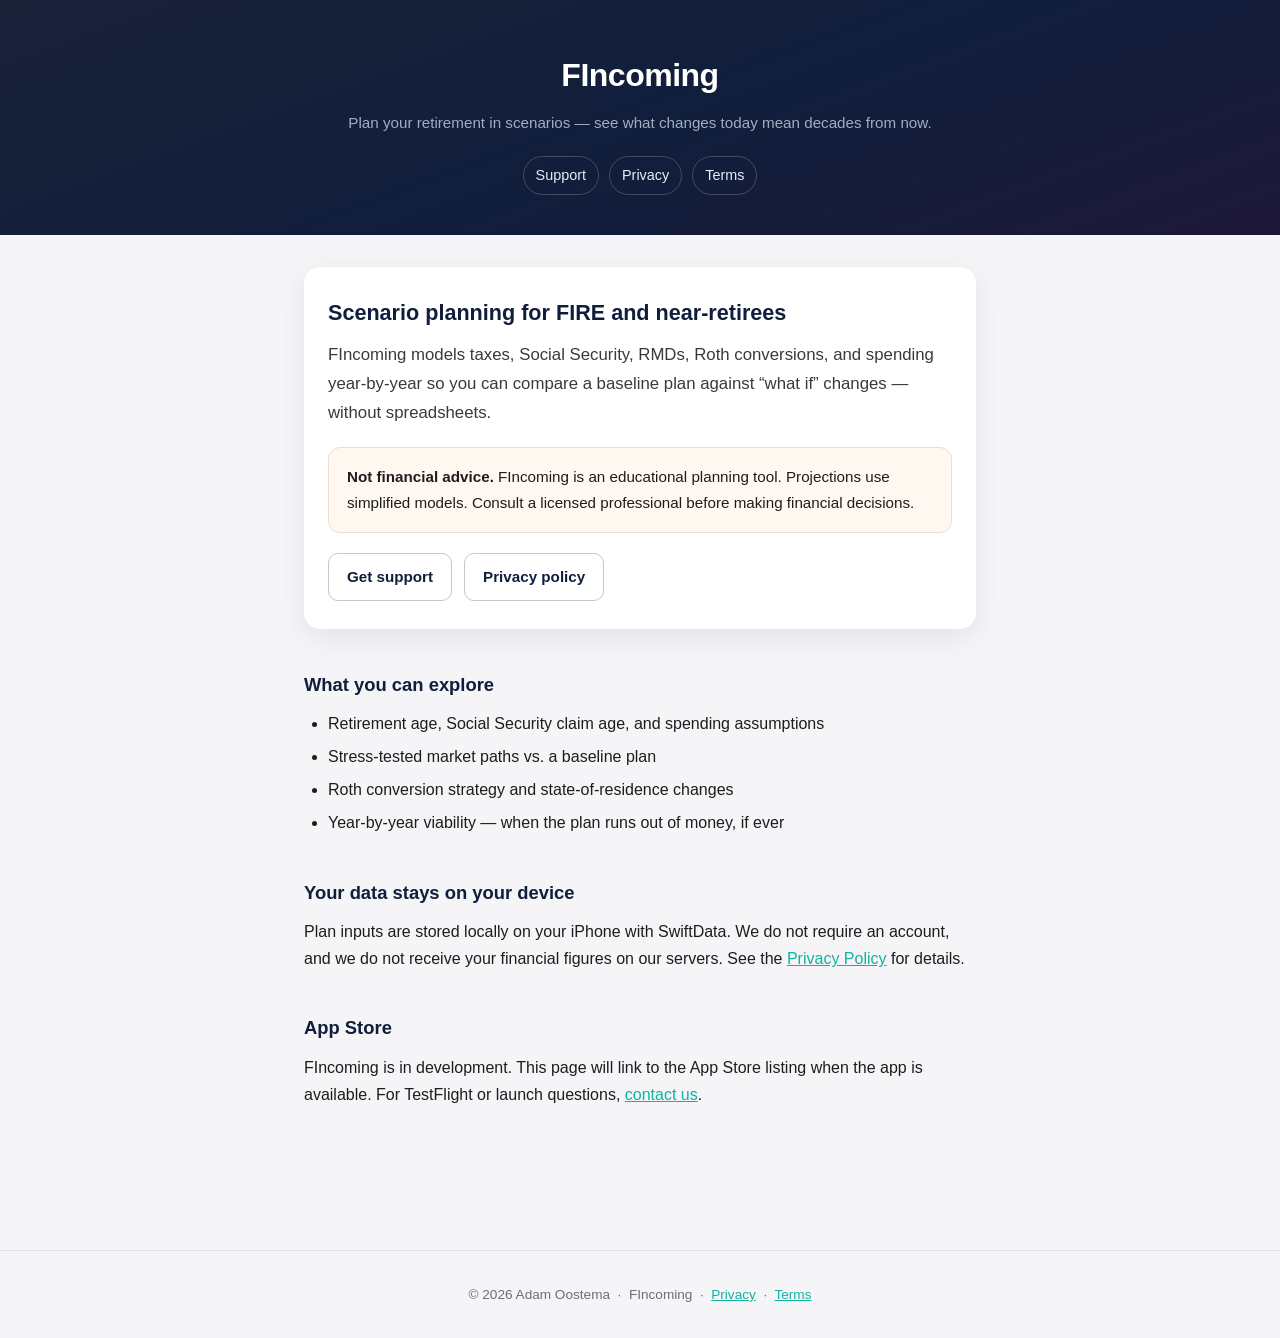
==== docs/index.html @ 5e119578 "Add fincoming.app website and legal pages Co-authored-by: Cursor <cursoragent@cursor.com>" ====
<!DOCTYPE html>
<html lang="en">
<head>
  <meta charset="UTF-8" />
  <meta name="viewport" content="width=device-width, initial-scale=1.0" />
  <meta name="description" content="FIncoming — retirement and financial-independence scenario planning for iPhone." />
  <title>FIncoming — Retirement scenario planner</title>
  <link rel="stylesheet" href="styles.css" />
</head>
<body>

<header class="site-header">
  <h1>FIncoming</h1>
  <p>Plan your retirement in scenarios — see what changes today mean decades from now.</p>
  <nav class="site-nav" aria-label="Site">
    <a href="support/">Support</a>
    <a href="privacy/">Privacy</a>
    <a href="terms/">Terms</a>
  </nav>
</header>

<main class="narrow-top">

  <div class="hero-card">
    <h2>Scenario planning for FIRE and near-retirees</h2>
    <p class="tagline">
      FIncoming models taxes, Social Security, RMDs, Roth conversions, and spending year-by-year
      so you can compare a baseline plan against “what if” changes — without spreadsheets.
    </p>
    <div class="disclaimer-box">
      <strong>Not financial advice.</strong> FIncoming is an educational planning tool.
      Projections use simplified models. Consult a licensed professional before making financial decisions.
    </div>
    <div class="cta-row">
      <a class="button secondary" href="support/">Get support</a>
      <a class="button secondary" href="privacy/">Privacy policy</a>
    </div>
  </div>

  <h2>What you can explore</h2>
  <ul>
    <li>Retirement age, Social Security claim age, and spending assumptions</li>
    <li>Stress-tested market paths vs. a baseline plan</li>
    <li>Roth conversion strategy and state-of-residence changes</li>
    <li>Year-by-year viability — when the plan runs out of money, if ever</li>
  </ul>

  <h2>Your data stays on your device</h2>
  <p>
    Plan inputs are stored locally on your iPhone with SwiftData. We do not require an account,
    and we do not receive your financial figures on our servers.
    See the <a href="privacy/">Privacy Policy</a> for details.
  </p>

  <h2>App Store</h2>
  <p>
    FIncoming is in development. This page will link to the App Store listing when the app is available.
    For TestFlight or launch questions, <a href="mailto:fincoming.admin@gmail.com">contact us</a>.
  </p>

</main>

<footer>
  &copy; 2026 Adam Oostema &nbsp;·&nbsp; FIncoming
  &nbsp;·&nbsp; <a href="privacy/">Privacy</a>
  &nbsp;·&nbsp; <a href="terms/">Terms</a>
</footer>

</body>
</html>
---- docs/styles.css ----
/* FIncoming marketing / legal site — shared styles */

* { box-sizing: border-box; margin: 0; padding: 0; }

body {
  font-family: -apple-system, BlinkMacSystemFont, "Segoe UI", Roboto, sans-serif;
  background: #f5f5f7;
  color: #1d1d1f;
  line-height: 1.7;
}

a { color: #12b2a0; }

.site-header {
  background: linear-gradient(160deg, #1a2238 0%, #101e3c 55%, #1e1838 100%);
  color: #fff;
  padding: 48px 24px 40px;
  text-align: center;
}

.site-header h1 {
  font-size: 2rem;
  font-weight: 700;
  letter-spacing: -0.5px;
}

.site-header p {
  margin-top: 8px;
  color: #a0aec0;
  font-size: 0.95rem;
}

.site-nav {
  margin-top: 20px;
  display: flex;
  flex-wrap: wrap;
  gap: 10px;
  justify-content: center;
}

.site-nav a {
  color: #e8edf5;
  text-decoration: none;
  font-size: 0.9rem;
  padding: 6px 12px;
  border: 1px solid rgba(255, 255, 255, 0.2);
  border-radius: 999px;
}

.site-nav a:hover {
  background: rgba(255, 255, 255, 0.08);
}

main {
  max-width: 720px;
  margin: 48px auto;
  padding: 0 24px 80px;
}

main.narrow-top {
  margin-top: 32px;
}

h2 {
  font-size: 1.15rem;
  font-weight: 600;
  margin-top: 40px;
  margin-bottom: 10px;
  color: #101e3c;
}

h2:first-child {
  margin-top: 0;
}

p { margin-bottom: 14px; }

ul, ol {
  margin: 0 0 14px 24px;
}

li { margin-bottom: 6px; }

.hero-card {
  background: #fff;
  border-radius: 16px;
  padding: 28px 24px;
  box-shadow: 0 8px 28px rgba(16, 30, 60, 0.08);
  margin-bottom: 24px;
}

.hero-card h2 {
  margin-top: 0;
  font-size: 1.35rem;
}

.tagline {
  font-size: 1.05rem;
  color: #3a3a3c;
}

.cta-row {
  margin-top: 20px;
  display: flex;
  flex-wrap: wrap;
  gap: 12px;
}

.button {
  display: inline-block;
  text-decoration: none;
  font-weight: 600;
  font-size: 0.95rem;
  padding: 10px 18px;
  border-radius: 10px;
  background: #12b2a0;
  color: #fff !important;
}

.button.secondary {
  background: transparent;
  color: #101e3c !important;
  border: 1px solid #c7c7cc;
}

.disclaimer-box {
  background: #fff8f0;
  border: 1px solid #f0dcc8;
  border-radius: 12px;
  padding: 16px 18px;
  font-size: 0.95rem;
  margin: 20px 0;
}

footer {
  text-align: center;
  padding: 32px;
  font-size: 0.85rem;
  color: #6e6e73;
  border-top: 1px solid #e0e0e5;
}
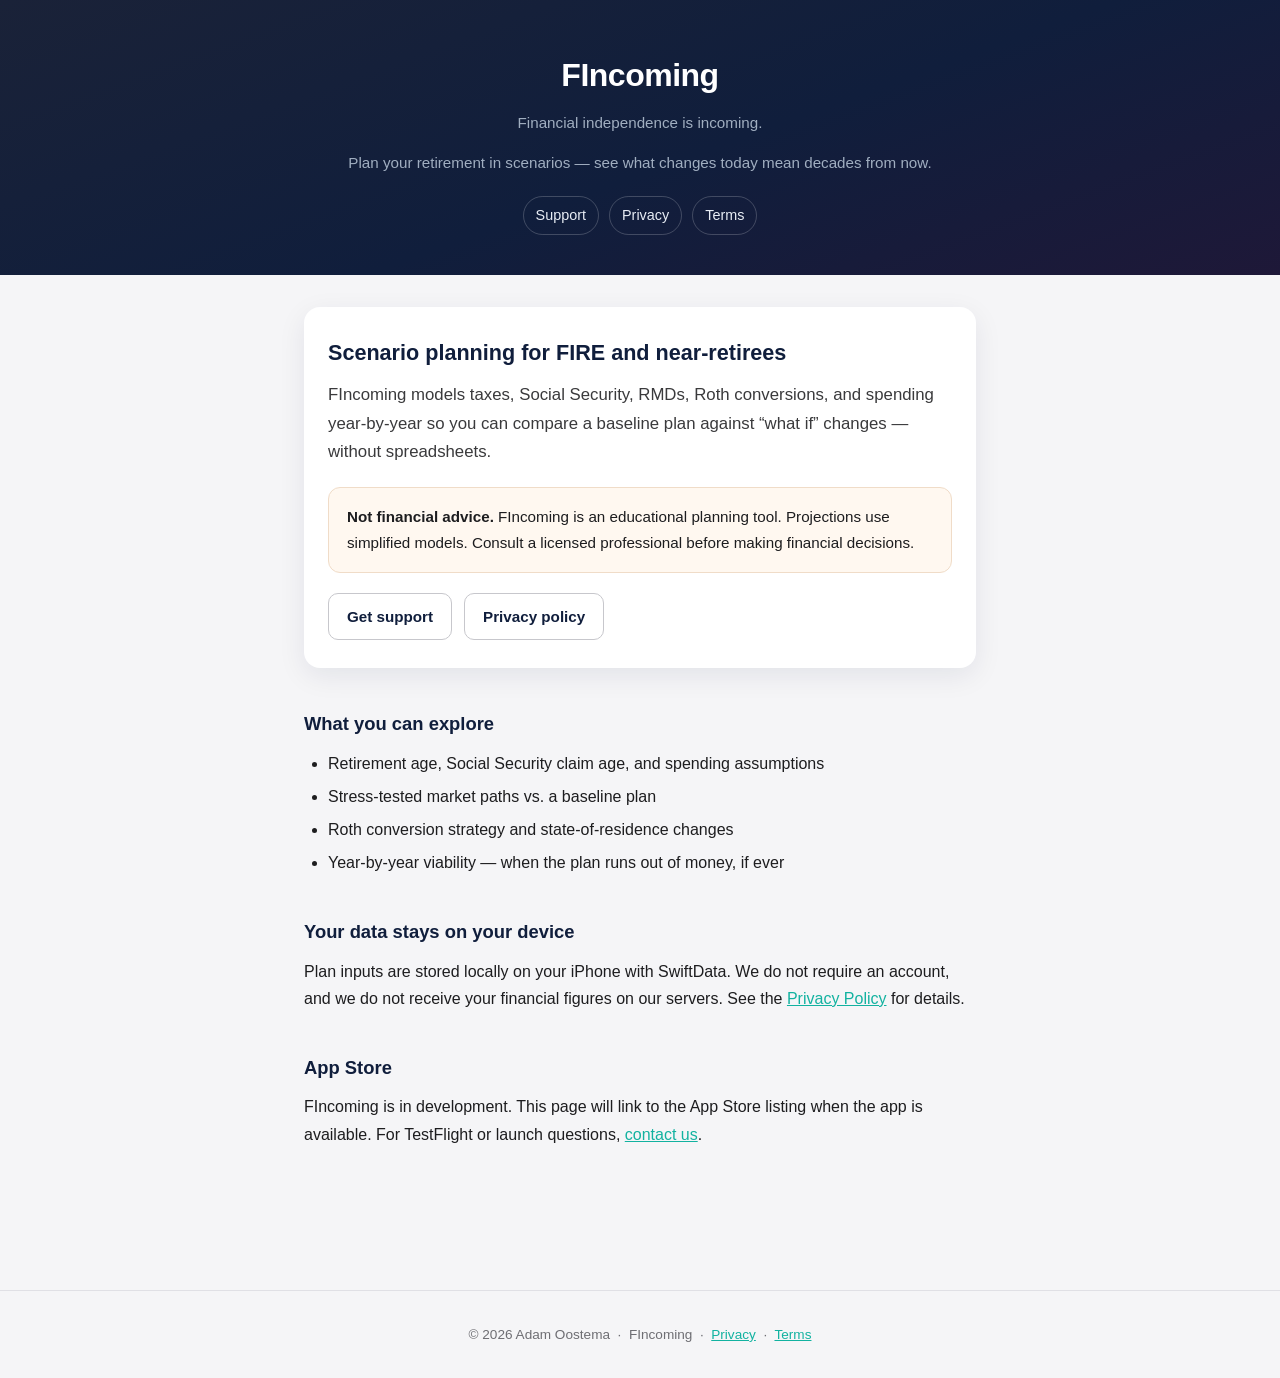
==== commit d34d902b: "Replace personal email with fincoming.admin@gmail.com" ====
--- a/docs/index.html
+++ b/docs/index.html
@@ -11,6 +11,7 @@
 
 <header class="site-header">
   <h1>FIncoming</h1>
+  <p class="brand-tagline">Financial independence is incoming.</p>
   <p>Plan your retirement in scenarios — see what changes today mean decades from now.</p>
   <nav class="site-nav" aria-label="Site">
     <a href="support/">Support</a>
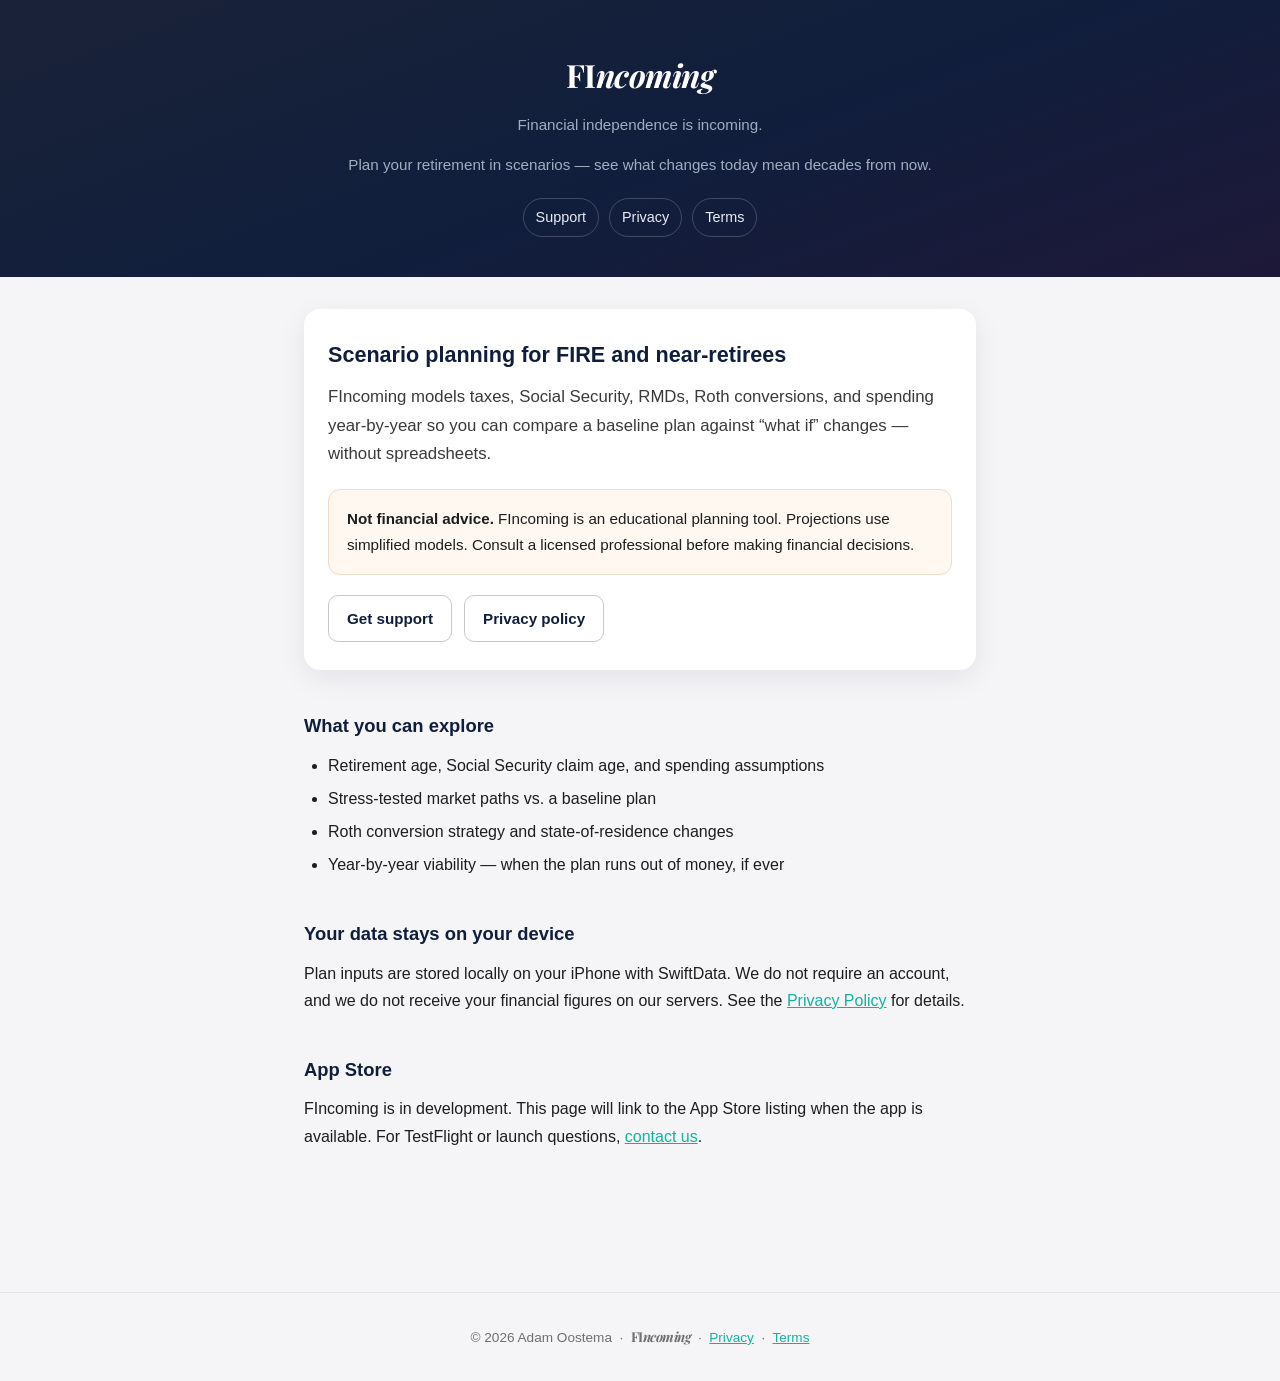
==== commit b0899fed: "Brand wordmark: Playfair Display + italic ncoming tail" ====
--- a/docs/index.html
+++ b/docs/index.html
@@ -10,7 +10,7 @@
 <body>
 
 <header class="site-header">
-  <h1>FIncoming</h1>
+  <h1><span class="brand-wordmark">FI<span class="brand-italic">ncoming</span></span></h1>
   <p class="brand-tagline">Financial independence is incoming.</p>
   <p>Plan your retirement in scenarios — see what changes today mean decades from now.</p>
   <nav class="site-nav" aria-label="Site">
@@ -62,7 +62,7 @@
 </main>
 
 <footer>
-  &copy; 2026 Adam Oostema &nbsp;·&nbsp; FIncoming
+  &copy; 2026 Adam Oostema &nbsp;·&nbsp; <span class="brand-wordmark">FI<span class="brand-italic">ncoming</span></span>
   &nbsp;·&nbsp; <a href="privacy/">Privacy</a>
   &nbsp;·&nbsp; <a href="terms/">Terms</a>
 </footer>
--- a/docs/styles.css
+++ b/docs/styles.css
@@ -1,4 +1,21 @@
 /* FIncoming marketing / legal site — shared styles */
+
+@import url('https://fonts.googleapis.com/css2?family=Playfair+Display:ital,wght@0,400;0,700;1,400;1,700&display=swap');
+
+/* Brand wordmark typography.
+   Apply both classes only to wordmark renderings (H1 headers, footer brand):
+     <span class="brand-wordmark">FI<span class="brand-italic">ncoming</span></span>
+   - .brand-wordmark gives the whole word the serif typeface (distinctive
+     serifs on the capital I, high stroke contrast).
+   - .brand-italic italicizes the "ncoming" tail to visually resolve the
+     FI + Incoming portmanteau.
+   Do NOT apply to body copy mentions of the product name or to <title> tags. */
+.brand-wordmark {
+  font-family: 'Playfair Display', Georgia, 'Times New Roman', serif;
+  font-weight: 700;
+  letter-spacing: -0.5px;
+}
+.brand-italic { font-style: italic; }
 
 * { box-sizing: border-box; margin: 0; padding: 0; }
 
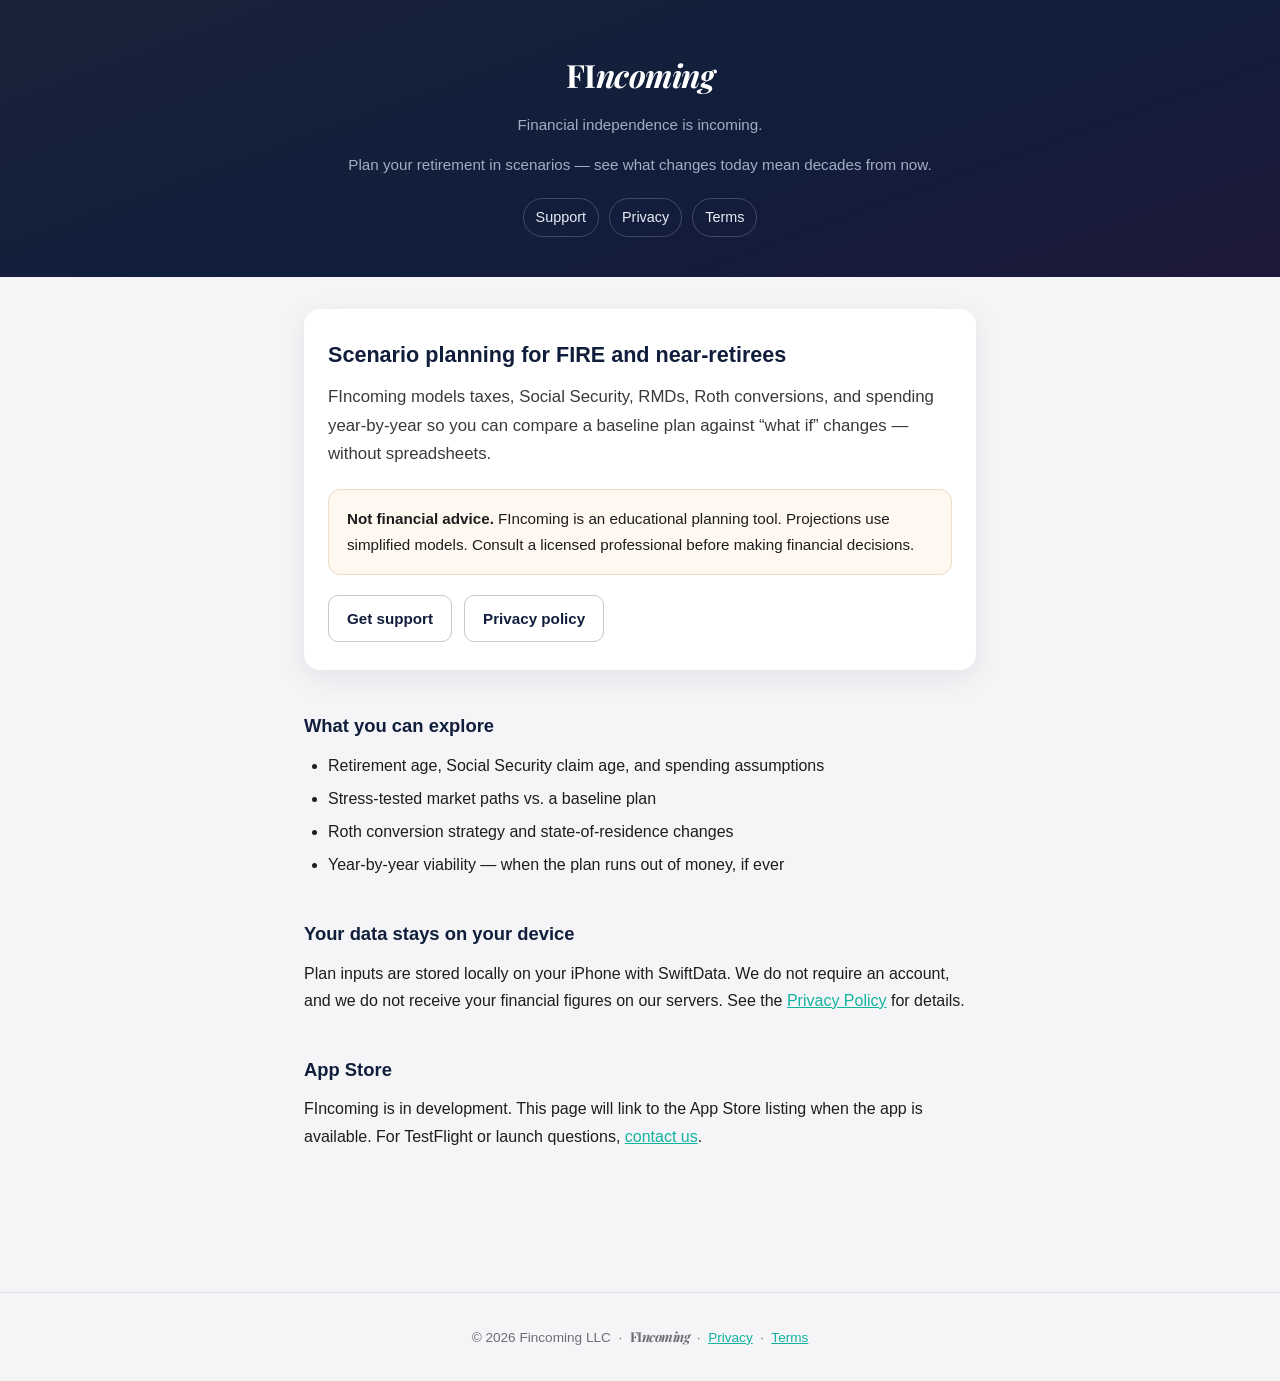
==== commit 7c8d64bf: "Replace personal name with Fincoming LLC sitewide" ====
--- a/docs/index.html
+++ b/docs/index.html
@@ -62,7 +62,7 @@
 </main>
 
 <footer>
-  &copy; 2026 Adam Oostema &nbsp;·&nbsp; <span class="brand-wordmark">FI<span class="brand-italic">ncoming</span></span>
+  &copy; 2026 Fincoming LLC &nbsp;·&nbsp; <span class="brand-wordmark">FI<span class="brand-italic">ncoming</span></span>
   &nbsp;·&nbsp; <a href="privacy/">Privacy</a>
   &nbsp;·&nbsp; <a href="terms/">Terms</a>
 </footer>
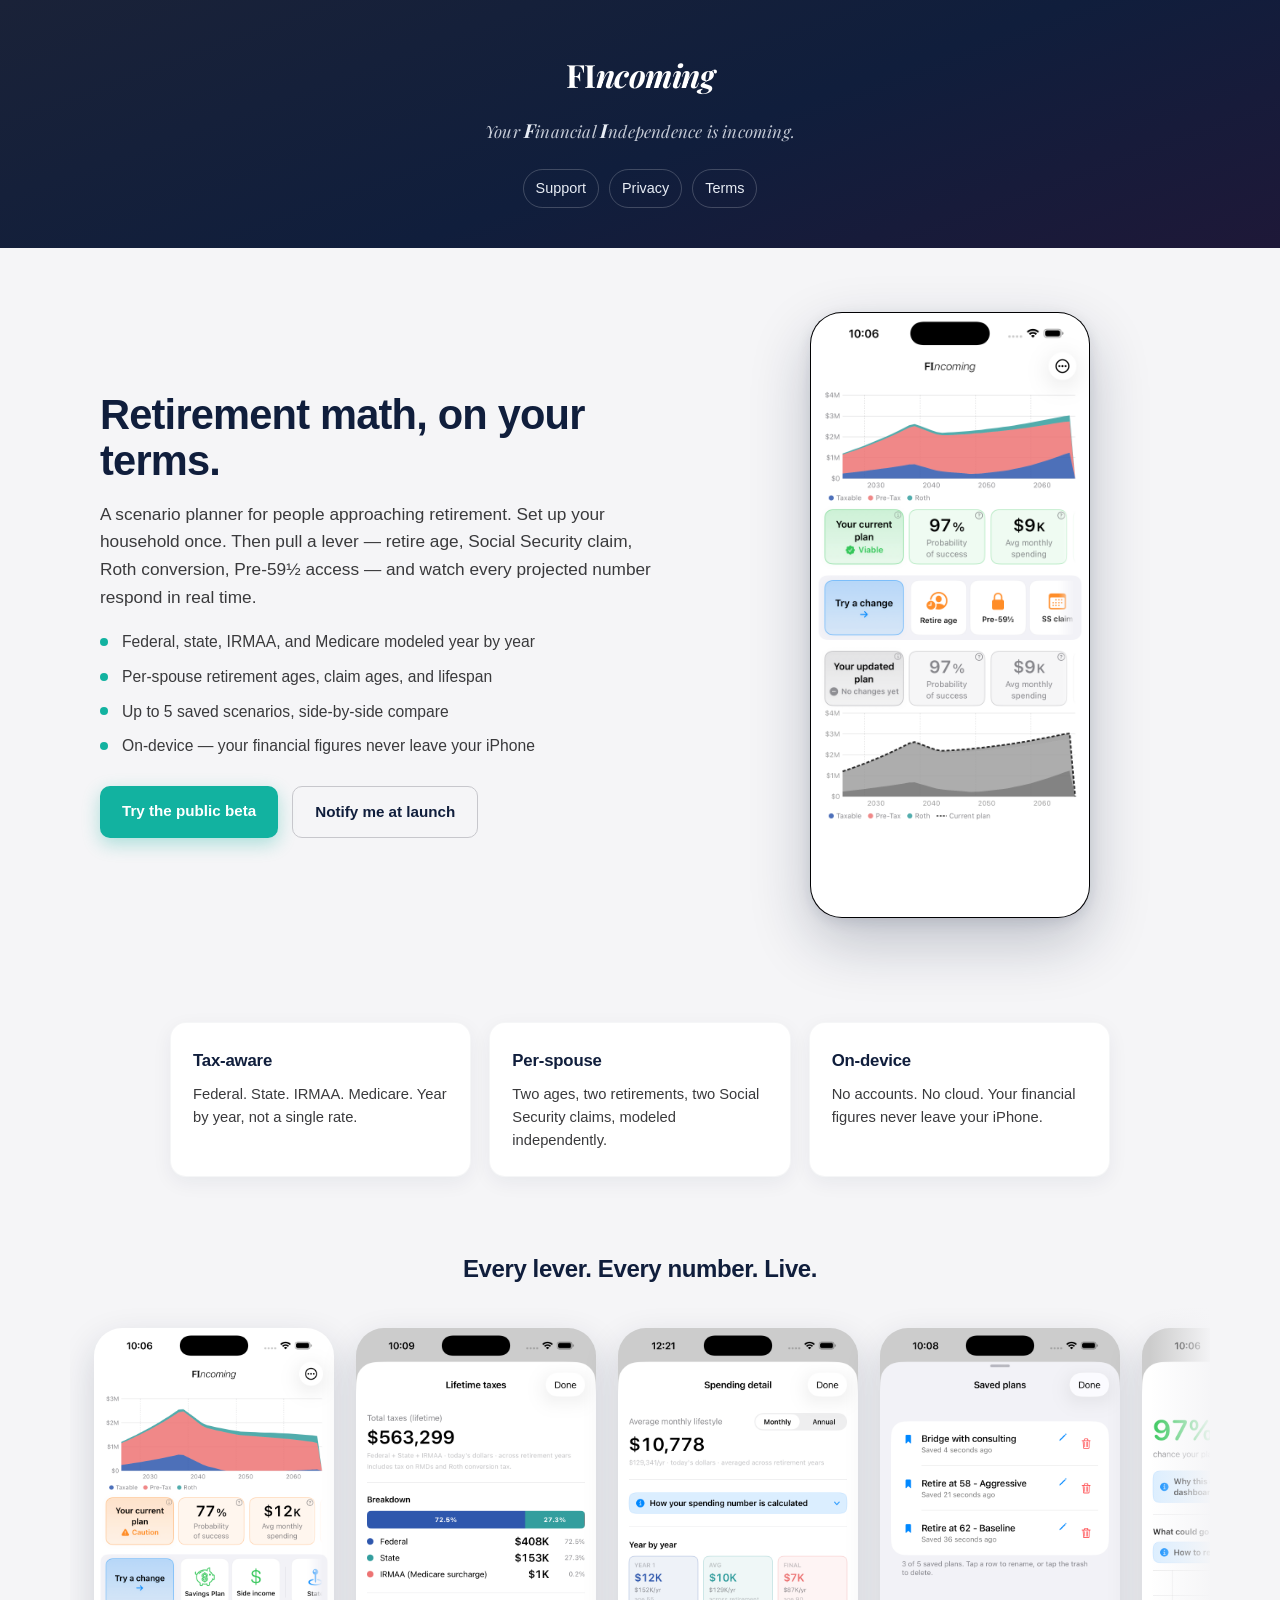
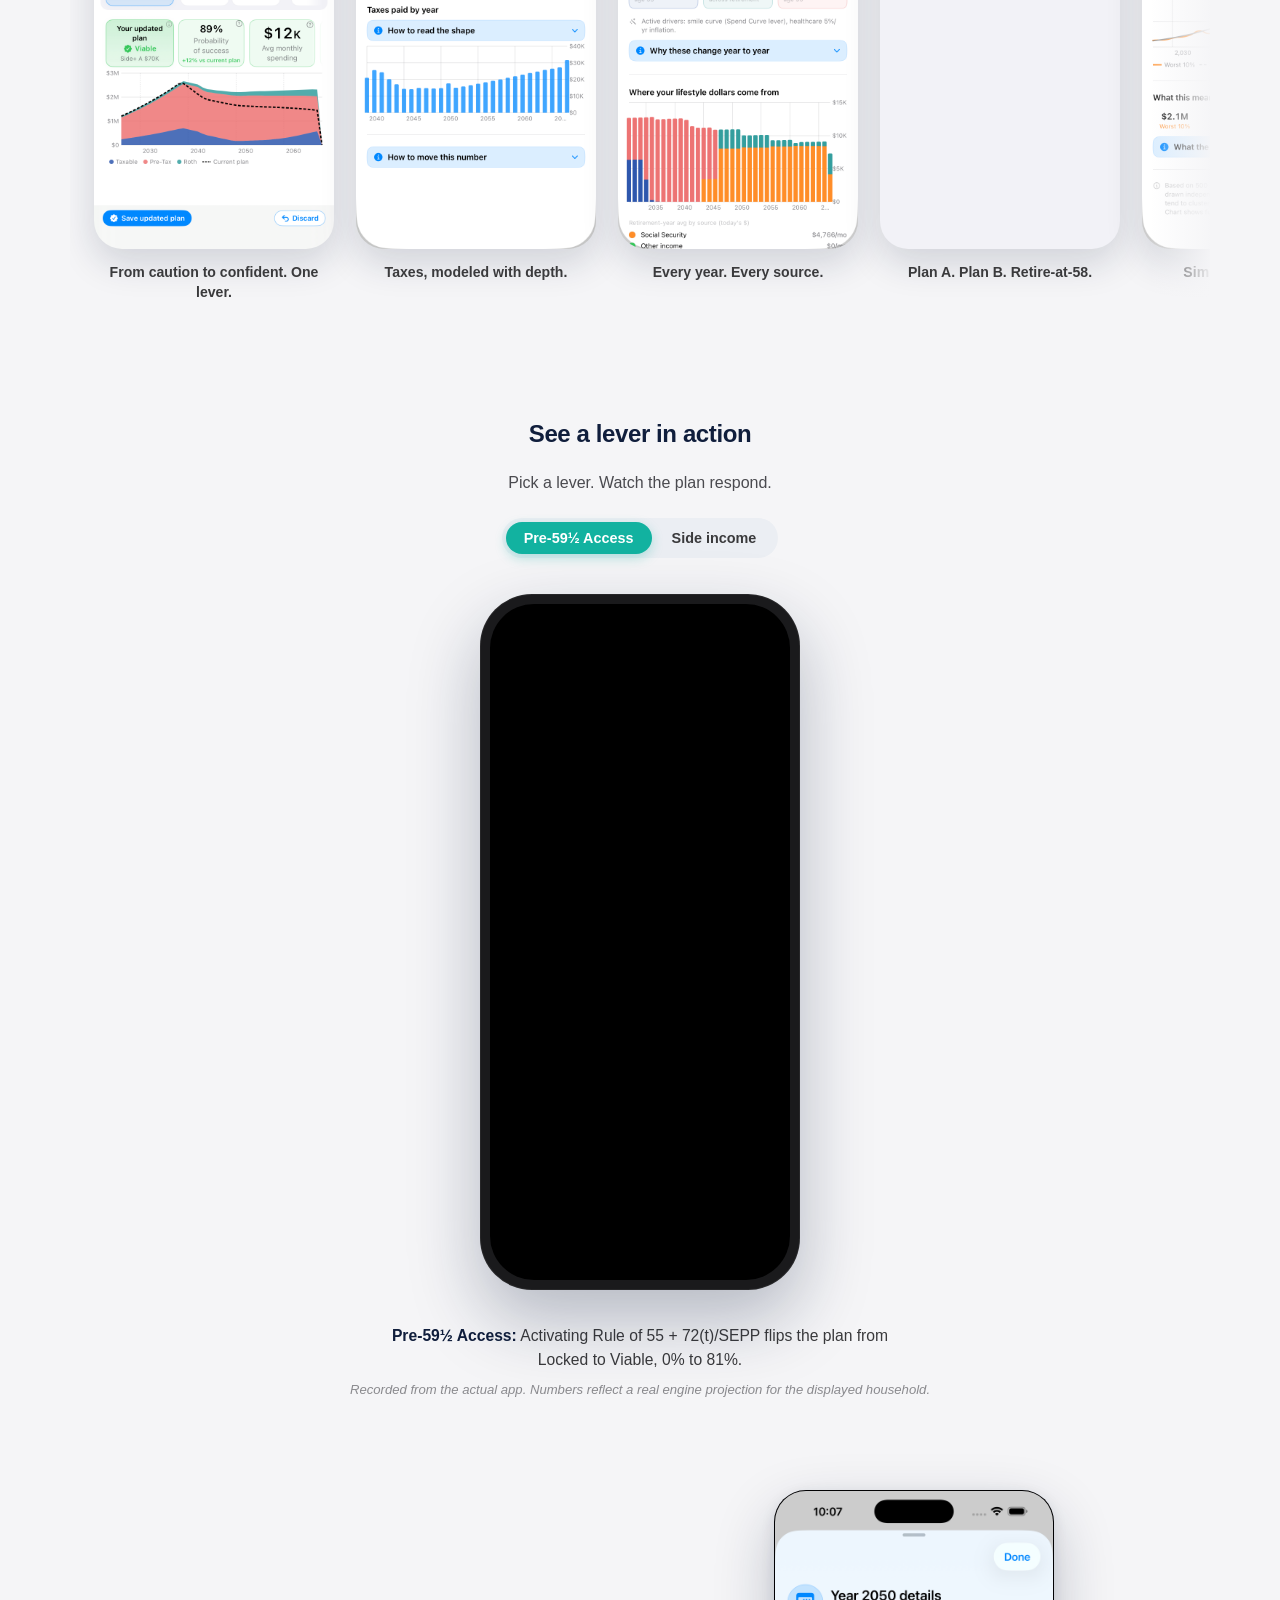
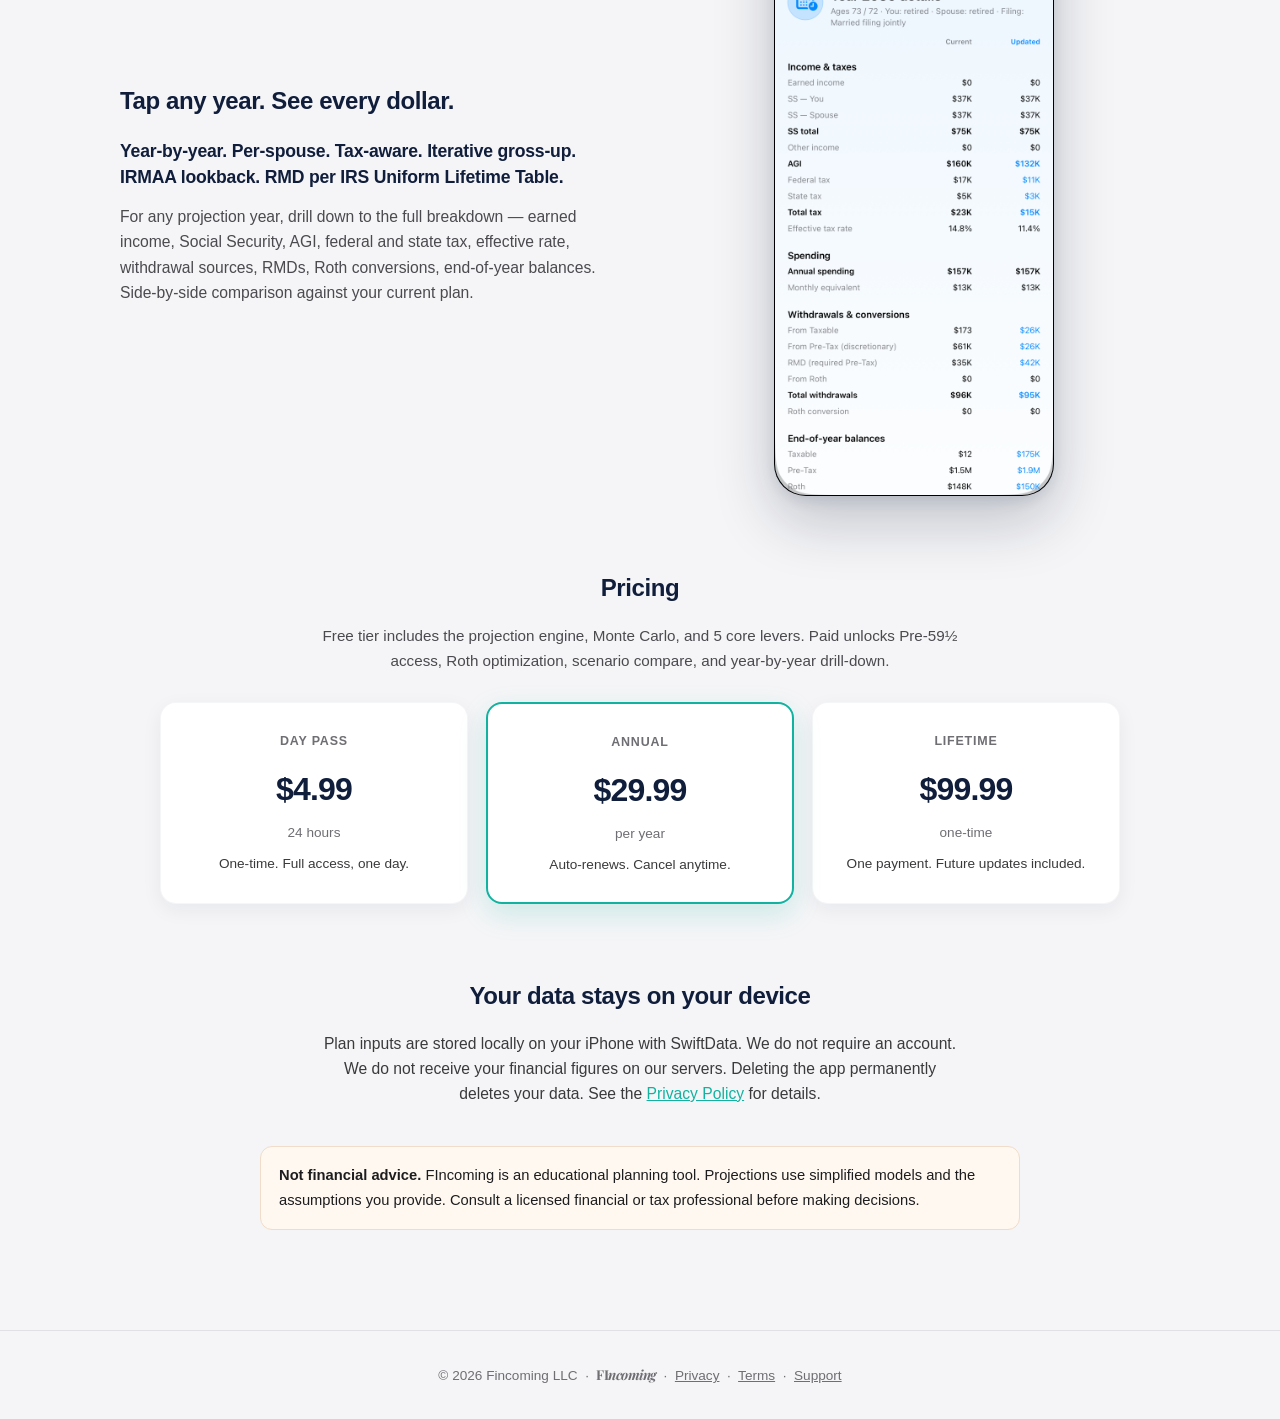
==== commit f9bfc468: "Rebuild landing page with video demo, hero phone, per-year detail - New split-layout hero with at-re" ====
--- a/docs/index.html
+++ b/docs/index.html
@@ -3,16 +3,15 @@
 <head>
   <meta charset="UTF-8" />
   <meta name="viewport" content="width=device-width, initial-scale=1.0" />
-  <meta name="description" content="FIncoming — retirement and financial-independence scenario planning for iPhone." />
-  <title>FIncoming — Retirement scenario planner</title>
+  <meta name="description" content="FIncoming — tax-aware retirement scenario planning for iPhone. Pull a lever. Watch your plan respond." />
+  <title>FIncoming — Tax-aware retirement scenario planning</title>
   <link rel="stylesheet" href="styles.css" />
 </head>
 <body>
 
 <header class="site-header">
   <h1><span class="brand-wordmark">FI<span class="brand-italic">ncoming</span></span></h1>
-  <p class="brand-tagline">Financial independence is incoming.</p>
-  <p>Plan your retirement in scenarios — see what changes today mean decades from now.</p>
+  <p class="brand-tagline">Your <span class="brand-fi-letter">F</span>inancial <span class="brand-fi-letter">I</span>ndependence is incoming.</p>
   <nav class="site-nav" aria-label="Site">
     <a href="support/">Support</a>
     <a href="privacy/">Privacy</a>
@@ -20,44 +19,187 @@
   </nav>
 </header>
 
-<main class="narrow-top">
-
-  <div class="hero-card">
-    <h2>Scenario planning for FIRE and near-retirees</h2>
-    <p class="tagline">
-      FIncoming models taxes, Social Security, RMDs, Roth conversions, and spending year-by-year
-      so you can compare a baseline plan against “what if” changes — without spreadsheets.
+<main class="landing-main">
+
+  <!-- ============================================================
+       HERO — split layout: copy + CTAs on left, phone screenshot on right.
+       ============================================================ -->
+  <section class="hero-section">
+    <div class="hero-grid">
+      <div class="hero-copy">
+        <h2 class="hero-headline">Retirement math, on your terms.</h2>
+        <p class="hero-sub">
+          A scenario planner for people approaching retirement. Set up your household once.
+          Then pull a lever — retire age, Social Security claim, Roth conversion, Pre-59½ access — and watch every projected number respond in real time.
+        </p>
+        <ul class="hero-bullets">
+          <li>Federal, state, IRMAA, and Medicare modeled year by year</li>
+          <li>Per-spouse retirement ages, claim ages, and lifespan</li>
+          <li>Up to 5 saved scenarios, side-by-side compare</li>
+          <li>On-device — your financial figures never leave your iPhone</li>
+        </ul>
+        <div class="hero-cta">
+          <a class="button primary" href="https://testflight.apple.com/join/KpQGfSPK">Try the public beta</a>
+          <a class="button secondary" href="mailto:fincoming.admin@gmail.com?subject=Notify%20me%20at%20launch">Notify me at launch</a>
+        </div>
+      </div>
+      <div class="hero-visual">
+        <div class="hero-phone">
+          <img src="assets/screenshots/iphone_hero.png" alt="FIncoming dashboard showing a Viable plan with net worth chart and lever strip" />
+        </div>
+      </div>
+    </div>
+  </section>
+
+  <!-- ============================================================
+       FEATURE GRID — three cards.
+       ============================================================ -->
+  <section class="feature-grid">
+    <div class="feature-card">
+      <h3>Tax-aware</h3>
+      <p>Federal. State. IRMAA. Medicare. Year by year, not a single rate.</p>
+    </div>
+    <div class="feature-card">
+      <h3>Per-spouse</h3>
+      <p>Two ages, two retirements, two Social Security claims, modeled independently.</p>
+    </div>
+    <div class="feature-card">
+      <h3>On-device</h3>
+      <p>No accounts. No cloud. Your financial figures never leave your iPhone.</p>
+    </div>
+  </section>
+
+  <!-- ============================================================
+       SCREENSHOT STRIP.
+       ============================================================ -->
+  <section class="screenshot-strip-section">
+    <h2 class="section-heading">Every lever. Every number. Live.</h2>
+    <div class="screenshot-strip" role="region" aria-label="App screenshots">
+      <figure class="screenshot">
+        <img src="assets/screenshots/iphone_1_rescue.png" alt="Dashboard showing plan flip from caution to viable" loading="lazy" />
+        <figcaption>From caution to confident. One lever.</figcaption>
+      </figure>
+      <figure class="screenshot">
+        <img src="assets/screenshots/iphone_2_taxes.png" alt="Lifetime tax breakdown by year and category" loading="lazy" />
+        <figcaption>Taxes, modeled with depth.</figcaption>
+      </figure>
+      <figure class="screenshot">
+        <img src="assets/screenshots/iphone_spending.png" alt="Spending detail showing year-by-year funding sources stacked by Social Security, taxable, pre-tax, and Roth" loading="lazy" />
+        <figcaption>Every year. Every source.</figcaption>
+      </figure>
+      <figure class="screenshot">
+        <img src="assets/screenshots/iphone_3_scenarios.png" alt="Saved scenarios compare view" loading="lazy" />
+        <figcaption>Plan A. Plan B. Retire-at-58.</figcaption>
+      </figure>
+      <figure class="screenshot">
+        <img src="assets/screenshots/iphone_4_confidence.png" alt="Monte Carlo stress test results" loading="lazy" />
+        <figcaption>Simulate your chances.</figcaption>
+      </figure>
+      <figure class="screenshot">
+        <img src="assets/screenshots/iphone_5_privacy.png" alt="Privacy and Face ID lock settings" loading="lazy" />
+        <figcaption>Your money. Your phone. Nobody else's.</figcaption>
+      </figure>
+    </div>
+  </section>
+
+  <!-- ============================================================
+       INTERACTIVE DEMO — phone frame with chip toggle between two videos.
+       ============================================================ -->
+  <section class="demo-section">
+    <h2 class="section-heading">See a lever in action</h2>
+    <p class="demo-intro">Pick a lever. Watch the plan respond.</p>
+
+    <div class="demo-chips" role="tablist" aria-label="Lever videos">
+      <button class="demo-chip is-active" data-video="rule_of_55" role="tab" aria-selected="true">Pre-59½ Access</button>
+      <button class="demo-chip" data-video="side_income" role="tab" aria-selected="false">Side income</button>
+    </div>
+
+    <div class="phone-mockup-wrap">
+      <div class="phone-frame" aria-label="App demo video">
+        <div class="phone-screen">
+          <video
+            id="demo-video"
+            class="phone-video"
+            src="assets/videos/rule_of_55.mp4"
+            autoplay
+            muted
+            loop
+            playsinline
+            preload="metadata"
+            aria-label="Activating Pre-59½ access flips the plan from Locked to Viable.">
+          </video>
+        </div>
+      </div>
+    </div>
+
+    <p class="demo-caption" id="demo-caption">
+      <strong>Pre-59½ Access:</strong> Activating Rule of 55 + 72(t)/SEPP flips the plan from Locked to Viable, 0% to 81%.
     </p>
-    <div class="disclaimer-box">
-      <strong>Not financial advice.</strong> FIncoming is an educational planning tool.
-      Projections use simplified models. Consult a licensed professional before making financial decisions.
-    </div>
-    <div class="cta-row">
-      <a class="button secondary" href="support/">Get support</a>
-      <a class="button secondary" href="privacy/">Privacy policy</a>
-    </div>
+    <p class="demo-illustrative">Recorded from the actual app. Numbers reflect a real engine projection for the displayed household.</p>
+  </section>
+
+  <!-- ============================================================
+       MATH DEPTH CREDIBILITY — paired with per-year detail screenshot.
+       ============================================================ -->
+  <section class="depth-section">
+    <div class="depth-grid">
+      <div class="depth-copy">
+        <h2 class="section-heading depth-heading">Tap any year. See every dollar.</h2>
+        <p class="depth-list">Year-by-year. Per-spouse. Tax-aware. Iterative gross-up. IRMAA lookback. RMD per IRS Uniform Lifetime Table.</p>
+        <p class="depth-sub">
+          For any projection year, drill down to the full breakdown — earned income, Social Security, AGI, federal and state tax, effective rate, withdrawal sources, RMDs, Roth conversions, end-of-year balances. Side-by-side comparison against your current plan.
+        </p>
+      </div>
+      <div class="depth-visual">
+        <div class="depth-phone">
+          <img src="assets/screenshots/iphone_per_year_detail.png" alt="Year 2050 details sheet showing income, taxes, withdrawals, and balances with current vs updated columns" loading="lazy" />
+        </div>
+      </div>
+    </div>
+  </section>
+
+  <!-- ============================================================
+       PRICING.
+       ============================================================ -->
+  <section class="pricing-section">
+    <h2 class="section-heading">Pricing</h2>
+    <p class="pricing-sub">Free tier includes the projection engine, Monte Carlo, and 5 core levers. Paid unlocks Pre-59½ access, Roth optimization, scenario compare, and year-by-year drill-down.</p>
+    <div class="pricing-grid">
+      <div class="pricing-card">
+        <p class="pricing-tier">Day Pass</p>
+        <p class="pricing-price">$4.99</p>
+        <p class="pricing-period">24 hours</p>
+        <p class="pricing-note">One-time. Full access, one day.</p>
+      </div>
+      <div class="pricing-card pricing-card-featured">
+        <p class="pricing-tier">Annual</p>
+        <p class="pricing-price">$29.99</p>
+        <p class="pricing-period">per year</p>
+        <p class="pricing-note">Auto-renews. Cancel anytime.</p>
+      </div>
+      <div class="pricing-card">
+        <p class="pricing-tier">Lifetime</p>
+        <p class="pricing-price">$99.99</p>
+        <p class="pricing-period">one-time</p>
+        <p class="pricing-note">One payment. Future updates included.</p>
+      </div>
+    </div>
+  </section>
+
+  <!-- ============================================================
+       PRIVACY.
+       ============================================================ -->
+  <section class="privacy-section">
+    <h2 class="section-heading">Your data stays on your device</h2>
+    <p>Plan inputs are stored locally on your iPhone with SwiftData. We do not require an account. We do not receive your financial figures on our servers. Deleting the app permanently deletes your data. See the <a href="privacy/">Privacy Policy</a> for details.</p>
+  </section>
+
+  <!-- ============================================================
+       DISCLAIMER.
+       ============================================================ -->
+  <div class="disclaimer-box">
+    <strong>Not financial advice.</strong> FIncoming is an educational planning tool. Projections use simplified models and the assumptions you provide. Consult a licensed financial or tax professional before making decisions.
   </div>
-
-  <h2>What you can explore</h2>
-  <ul>
-    <li>Retirement age, Social Security claim age, and spending assumptions</li>
-    <li>Stress-tested market paths vs. a baseline plan</li>
-    <li>Roth conversion strategy and state-of-residence changes</li>
-    <li>Year-by-year viability — when the plan runs out of money, if ever</li>
-  </ul>
-
-  <h2>Your data stays on your device</h2>
-  <p>
-    Plan inputs are stored locally on your iPhone with SwiftData. We do not require an account,
-    and we do not receive your financial figures on our servers.
-    See the <a href="privacy/">Privacy Policy</a> for details.
-  </p>
-
-  <h2>App Store</h2>
-  <p>
-    FIncoming is in development. This page will link to the App Store listing when the app is available.
-    For TestFlight or launch questions, <a href="mailto:fincoming.admin@gmail.com">contact us</a>.
-  </p>
 
 </main>
 
@@ -65,7 +207,44 @@
   &copy; 2026 Fincoming LLC &nbsp;·&nbsp; <span class="brand-wordmark">FI<span class="brand-italic">ncoming</span></span>
   &nbsp;·&nbsp; <a href="privacy/">Privacy</a>
   &nbsp;·&nbsp; <a href="terms/">Terms</a>
+  &nbsp;·&nbsp; <a href="support/">Support</a>
 </footer>
+
+<script>
+(function () {
+  'use strict';
+
+  var video   = document.getElementById('demo-video');
+  var caption = document.getElementById('demo-caption');
+  var chips   = document.querySelectorAll('.demo-chip');
+
+  if (!video || !chips.length) return;
+
+  var captions = {
+    rule_of_55: '<strong>Pre-59½ Access:</strong> Activating Rule of 55 + 72(t)/SEPP flips the plan from Locked to Viable, 0% to 81%.',
+    side_income: '<strong>Side income:</strong> Modeling $79K/yr of consulting income lifts the plan from 68% to 88% and grows ending net worth by $3.8M.'
+  };
+
+  Array.prototype.forEach.call(chips, function (chip) {
+    chip.addEventListener('click', function () {
+      var key = chip.getAttribute('data-video');
+      if (!captions[key]) return;
+
+      Array.prototype.forEach.call(chips, function (c) {
+        c.classList.toggle('is-active', c === chip);
+        c.setAttribute('aria-selected', c === chip ? 'true' : 'false');
+      });
+
+      video.src = 'assets/videos/' + key + '.mp4';
+      video.load();
+      var p = video.play();
+      if (p && typeof p.catch === 'function') p.catch(function () {});
+
+      caption.innerHTML = captions[key];
+    });
+  });
+})();
+</script>
 
 </body>
 </html>
--- a/docs/styles.css
+++ b/docs/styles.css
@@ -17,6 +17,16 @@
 }
 .brand-italic { font-style: italic; }
 
+/* Wordmark-styled F and I letters used inside the slogan to evoke
+   the FIncoming logo without screaming the brand name twice in a row.
+   Applied to the leading F in "Financial" and the leading I in "Independence". */
+.brand-fi-letter {
+  font-family: 'Playfair Display', Georgia, 'Times New Roman', serif;
+  font-weight: 700;
+  font-size: 1.15em;
+  color: #e8edf5;
+}
+
 * { box-sizing: border-box; margin: 0; padding: 0; }
 
 body {
@@ -28,6 +38,9 @@
 
 a { color: #12b2a0; }
 
+/* =====================================================================
+   Header — preserved across landing and legal pages.
+   ===================================================================== */
 .site-header {
   background: linear-gradient(160deg, #1a2238 0%, #101e3c 55%, #1e1838 100%);
   color: #fff;
@@ -41,14 +54,23 @@
   letter-spacing: -0.5px;
 }
 
+.site-header .brand-tagline {
+  margin-top: 10px;
+  color: #c4cad6;
+  font-size: 1.05rem;
+  font-style: italic;
+  font-family: 'Playfair Display', Georgia, serif;
+  letter-spacing: 0.2px;
+}
+
 .site-header p {
-  margin-top: 8px;
+  margin-top: 6px;
   color: #a0aec0;
   font-size: 0.95rem;
 }
 
 .site-nav {
-  margin-top: 20px;
+  margin-top: 22px;
   display: flex;
   flex-wrap: wrap;
   gap: 10px;
@@ -64,18 +86,23 @@
   border-radius: 999px;
 }
 
-.site-nav a:hover {
-  background: rgba(255, 255, 255, 0.08);
-}
-
+.site-nav a:hover { background: rgba(255, 255, 255, 0.08); }
+
+/* =====================================================================
+   <main> — narrow default for legal pages; widened for landing.
+   ===================================================================== */
 main {
   max-width: 720px;
   margin: 48px auto;
   padding: 0 24px 80px;
 }
 
-main.narrow-top {
-  margin-top: 32px;
+main.narrow-top { margin-top: 32px; }
+
+main.landing-main {
+  max-width: 1180px;
+  margin: 0 auto;
+  padding: 0 20px 60px;
 }
 
 h2 {
@@ -86,18 +113,16 @@
   color: #101e3c;
 }
 
-h2:first-child {
-  margin-top: 0;
-}
+h2:first-child { margin-top: 0; }
 
 p { margin-bottom: 14px; }
 
-ul, ol {
-  margin: 0 0 14px 24px;
-}
-
+ul, ol { margin: 0 0 14px 24px; }
 li { margin-bottom: 6px; }
 
+/* =====================================================================
+   Legal-page hero card (kept for privacy/terms/support pages).
+   ===================================================================== */
 .hero-card {
   background: #fff;
   border-radius: 16px;
@@ -106,53 +131,578 @@
   margin-bottom: 24px;
 }
 
-.hero-card h2 {
-  margin-top: 0;
-  font-size: 1.35rem;
-}
-
-.tagline {
-  font-size: 1.05rem;
-  color: #3a3a3c;
-}
-
-.cta-row {
-  margin-top: 20px;
-  display: flex;
-  flex-wrap: wrap;
-  gap: 12px;
-}
-
+.hero-card h2 { margin-top: 0; font-size: 1.35rem; }
+
+.tagline { font-size: 1.05rem; color: #3a3a3c; }
+
+.cta-row { margin-top: 20px; display: flex; flex-wrap: wrap; gap: 12px; }
+
+/* =====================================================================
+   Buttons.
+   ===================================================================== */
 .button {
   display: inline-block;
   text-decoration: none;
   font-weight: 600;
   font-size: 0.95rem;
-  padding: 10px 18px;
+  padding: 12px 22px;
   border-radius: 10px;
   background: #12b2a0;
   color: #fff !important;
+  transition: transform 0.08s ease, box-shadow 0.12s ease;
+}
+
+.button.primary {
+  background: #12b2a0;
+  color: #fff !important;
+  box-shadow: 0 6px 18px rgba(18, 178, 160, 0.32);
+}
+
+.button.primary:hover {
+  transform: translateY(-1px);
+  box-shadow: 0 10px 24px rgba(18, 178, 160, 0.42);
 }
 
 .button.secondary {
   background: transparent;
   color: #101e3c !important;
   border: 1px solid #c7c7cc;
-}
-
+  box-shadow: none;
+}
+
+.button.secondary:hover { background: #f0f0f3; }
+
+/* =====================================================================
+   Disclaimer box (shared).
+   ===================================================================== */
 .disclaimer-box {
   background: #fff8f0;
   border: 1px solid #f0dcc8;
   border-radius: 12px;
   padding: 16px 18px;
-  font-size: 0.95rem;
-  margin: 20px 0;
-}
-
+  font-size: 0.92rem;
+  margin: 40px auto 0;
+  max-width: 760px;
+}
+
+/* =====================================================================
+   Footer (shared).
+   ===================================================================== */
 footer {
   text-align: center;
   padding: 32px;
   font-size: 0.85rem;
   color: #6e6e73;
   border-top: 1px solid #e0e0e5;
-}
+  margin-top: 40px;
+}
+
+footer a { color: #6e6e73; }
+
+/* =====================================================================
+   LANDING — shared section heading.
+   ===================================================================== */
+.section-heading {
+  font-size: 1.5rem;
+  font-weight: 700;
+  letter-spacing: -0.4px;
+  color: #101e3c;
+  text-align: center;
+  margin-bottom: 14px;
+}
+
+/* =====================================================================
+   HERO — split layout: copy left, phone right.
+   ===================================================================== */
+.hero-section {
+  padding: 64px 0 48px;
+}
+
+.hero-grid {
+  display: grid;
+  grid-template-columns: 1.1fr 0.9fr;
+  gap: 56px;
+  align-items: center;
+  max-width: 1080px;
+  margin: 0 auto;
+}
+
+.hero-copy { text-align: left; }
+
+.hero-headline {
+  font-size: 2.6rem;
+  font-weight: 800;
+  letter-spacing: -0.8px;
+  color: #101e3c;
+  margin: 0 0 16px;
+  line-height: 1.12;
+}
+
+.hero-sub {
+  font-size: 1.08rem;
+  color: #3a3a3c;
+  margin: 0 0 18px;
+  line-height: 1.6;
+}
+
+.hero-bullets {
+  list-style: none;
+  margin: 0 0 26px;
+  padding: 0;
+}
+
+.hero-bullets li {
+  position: relative;
+  padding-left: 22px;
+  margin-bottom: 8px;
+  font-size: 0.98rem;
+  color: #3a3a3c;
+}
+
+.hero-bullets li::before {
+  content: "";
+  position: absolute;
+  left: 0;
+  top: 0.55em;
+  width: 8px;
+  height: 8px;
+  background: #12b2a0;
+  border-radius: 50%;
+}
+
+.hero-cta {
+  display: flex;
+  flex-wrap: wrap;
+  gap: 14px;
+  margin-top: 4px;
+}
+
+.hero-visual {
+  display: flex;
+  justify-content: center;
+  align-items: center;
+}
+
+.hero-phone {
+  width: 280px;
+  border-radius: 32px;
+  overflow: hidden;
+  box-shadow:
+    0 24px 60px rgba(16, 30, 60, 0.24),
+    0 4px 14px rgba(16, 30, 60, 0.10);
+  border: 1px solid rgba(16, 30, 60, 0.06);
+  background: #000;
+}
+
+.hero-phone img {
+  width: 100%;
+  height: auto;
+  display: block;
+}
+
+/* =====================================================================
+   FEATURE GRID — three cards.
+   ===================================================================== */
+.feature-grid {
+  display: grid;
+  grid-template-columns: repeat(3, 1fr);
+  gap: 18px;
+  margin: 56px auto;
+  max-width: 940px;
+}
+
+.feature-card {
+  background: #fff;
+  border-radius: 16px;
+  padding: 24px 22px;
+  box-shadow: 0 6px 20px rgba(16, 30, 60, 0.06);
+  border: 1px solid rgba(16, 30, 60, 0.04);
+}
+
+.feature-card h3 {
+  font-size: 1.05rem;
+  font-weight: 700;
+  color: #101e3c;
+  margin: 0 0 8px;
+  letter-spacing: -0.2px;
+}
+
+.feature-card p {
+  font-size: 0.92rem;
+  color: #3a3a3c;
+  margin: 0;
+  line-height: 1.55;
+}
+
+/* =====================================================================
+   SCREENSHOT STRIP — large phones with horizontal scroll on every viewport.
+   ===================================================================== */
+.screenshot-strip-section {
+  margin: 72px auto;
+  max-width: 1180px;
+  position: relative;
+}
+
+.screenshot-strip {
+  display: flex;
+  gap: 22px;
+  flex-wrap: nowrap;
+  overflow-x: auto;
+  padding: 24px 24px 32px;
+  scroll-snap-type: x mandatory;
+  -webkit-overflow-scrolling: touch;
+  scrollbar-width: thin;
+}
+
+.screenshot {
+  flex: 0 0 240px;
+  max-width: 240px;
+  scroll-snap-align: center;
+  text-align: center;
+  margin: 0;
+}
+
+.screenshot img {
+  width: 100%;
+  height: auto;
+  border-radius: 28px;
+  box-shadow: 0 14px 36px rgba(16, 30, 60, 0.16);
+  display: block;
+  background: #000;
+}
+
+.screenshot figcaption {
+  margin-top: 14px;
+  font-size: 0.88rem;
+  color: #3a3a3c;
+  font-weight: 600;
+  padding: 0 8px;
+  line-height: 1.4;
+}
+
+/* Subtle fade on the right edge to signal "more to scroll". */
+.screenshot-strip-section::after {
+  content: "";
+  position: absolute;
+  top: 24px;
+  bottom: 32px;
+  right: 0;
+  width: 60px;
+  background: linear-gradient(to right, rgba(245, 245, 247, 0), rgba(245, 245, 247, 0.95));
+  pointer-events: none;
+}
+
+/* =====================================================================
+   DEMO SECTION — phone mockup with chip toggle + autoplay videos.
+   ===================================================================== */
+.demo-section {
+  margin: 80px auto 64px;
+  text-align: center;
+}
+
+.demo-intro {
+  font-size: 1rem;
+  color: #4a4a4f;
+  max-width: 480px;
+  margin: 0 auto 22px;
+}
+
+.demo-chips {
+  display: inline-flex;
+  background: #ebeef3;
+  border-radius: 999px;
+  padding: 4px;
+  margin-bottom: 28px;
+  gap: 2px;
+}
+
+.demo-chip {
+  background: transparent;
+  border: none;
+  color: #3a3a3c;
+  font-size: 0.9rem;
+  font-weight: 700;
+  padding: 8px 18px;
+  border-radius: 999px;
+  cursor: pointer;
+  font-family: inherit;
+  transition: background 0.18s ease, color 0.18s ease;
+}
+
+.demo-chip.is-active {
+  background: #12b2a0;
+  color: #fff;
+  box-shadow: 0 4px 12px rgba(18, 178, 160, 0.28);
+}
+
+.demo-chip:focus-visible {
+  outline: 2px solid #12b2a0;
+  outline-offset: 2px;
+}
+
+.phone-mockup-wrap {
+  display: flex;
+  justify-content: center;
+  padding: 8px 0;
+}
+
+.phone-frame {
+  width: 320px;
+  height: 696px;
+  background: #1a1a1c;
+  border-radius: 52px;
+  padding: 10px;
+  position: relative;
+  box-shadow:
+    0 30px 70px rgba(16, 30, 60, 0.28),
+    inset 0 0 0 1px rgba(255, 255, 255, 0.06);
+}
+
+.phone-screen {
+  width: 100%;
+  height: 100%;
+  background: #000;
+  border-radius: 44px;
+  overflow: hidden;
+  position: relative;
+}
+
+.phone-video {
+  width: 100%;
+  height: 100%;
+  object-fit: cover;
+  display: block;
+}
+
+.demo-caption {
+  font-size: 0.98rem;
+  color: #3a3a3c;
+  margin: 26px auto 8px;
+  max-width: 520px;
+  line-height: 1.5;
+}
+
+.demo-caption strong { color: #101e3c; }
+
+.demo-illustrative {
+  text-align: center;
+  font-size: 0.82rem;
+  color: #8a8a8e;
+  font-style: italic;
+  margin: 6px 0 0;
+}
+
+/* =====================================================================
+   DEPTH SECTION — paired layout: copy left, per-year detail phone right.
+   ===================================================================== */
+.depth-section {
+  margin: 88px auto 64px;
+}
+
+.depth-grid {
+  display: grid;
+  grid-template-columns: 1fr 1fr;
+  gap: 56px;
+  align-items: center;
+  max-width: 1040px;
+  margin: 0 auto;
+}
+
+.depth-copy { text-align: left; }
+
+.depth-heading {
+  text-align: left;
+  margin-bottom: 16px;
+}
+
+.depth-list {
+  font-size: 1.1rem;
+  font-weight: 600;
+  color: #101e3c;
+  letter-spacing: -0.2px;
+  line-height: 1.5;
+  margin-bottom: 14px;
+}
+
+.depth-sub {
+  font-size: 0.98rem;
+  color: #4a4a4f;
+  margin: 0;
+  line-height: 1.6;
+}
+
+.depth-visual {
+  display: flex;
+  justify-content: center;
+  align-items: center;
+}
+
+.depth-phone {
+  width: 280px;
+  border-radius: 32px;
+  overflow: hidden;
+  box-shadow:
+    0 24px 60px rgba(16, 30, 60, 0.24),
+    0 4px 14px rgba(16, 30, 60, 0.10);
+  border: 1px solid rgba(16, 30, 60, 0.06);
+  background: #000;
+}
+
+.depth-phone img {
+  width: 100%;
+  height: auto;
+  display: block;
+}
+
+/* =====================================================================
+   PRICING SECTION.
+   ===================================================================== */
+.pricing-section {
+  margin: 72px auto;
+  max-width: 960px;
+  text-align: center;
+}
+
+.pricing-sub {
+  font-size: 0.95rem;
+  color: #4a4a4f;
+  max-width: 640px;
+  margin: 0 auto 28px;
+}
+
+.pricing-grid {
+  display: grid;
+  grid-template-columns: repeat(3, 1fr);
+  gap: 18px;
+  margin-top: 8px;
+}
+
+.pricing-card {
+  background: #fff;
+  border-radius: 16px;
+  padding: 28px 22px;
+  box-shadow: 0 6px 20px rgba(16, 30, 60, 0.06);
+  border: 1px solid rgba(16, 30, 60, 0.04);
+  text-align: center;
+}
+
+.pricing-card-featured {
+  border: 2px solid #12b2a0;
+  box-shadow: 0 10px 28px rgba(18, 178, 160, 0.18);
+  position: relative;
+}
+
+.pricing-tier {
+  font-size: 0.78rem;
+  text-transform: uppercase;
+  letter-spacing: 0.8px;
+  color: #6e6e73;
+  font-weight: 700;
+  margin: 0 0 10px;
+}
+
+.pricing-price {
+  font-size: 2rem;
+  font-weight: 800;
+  color: #101e3c;
+  margin: 0 0 4px;
+  letter-spacing: -0.8px;
+}
+
+.pricing-period {
+  font-size: 0.85rem;
+  color: #6e6e73;
+  margin: 0 0 10px;
+}
+
+.pricing-note {
+  font-size: 0.85rem;
+  color: #3a3a3c;
+  margin: 0;
+  line-height: 1.4;
+}
+
+/* =====================================================================
+   PRIVACY SECTION.
+   ===================================================================== */
+.privacy-section {
+  max-width: 720px;
+  margin: 72px auto 0;
+  text-align: center;
+}
+
+.privacy-section p {
+  font-size: 0.98rem;
+  color: #3a3a3c;
+  max-width: 640px;
+  margin: 0 auto;
+  line-height: 1.6;
+}
+
+/* =====================================================================
+   RESPONSIVE — stack hero + depth, shrink phone, single-col grids.
+   ===================================================================== */
+@media (max-width: 820px) {
+  .hero-grid,
+  .depth-grid {
+    grid-template-columns: 1fr;
+    gap: 36px;
+  }
+
+  .hero-copy,
+  .depth-copy { text-align: center; }
+
+  .depth-heading { text-align: center; }
+
+  .hero-bullets {
+    display: inline-block;
+    text-align: left;
+  }
+
+  .hero-cta { justify-content: center; }
+}
+
+@media (max-width: 720px) {
+  .hero-headline { font-size: 2rem; }
+  .hero-sub      { font-size: 0.98rem; }
+
+  .feature-grid,
+  .pricing-grid {
+    grid-template-columns: 1fr;
+    max-width: 480px;
+  }
+
+  .feature-grid { margin: 48px auto; }
+
+  .section-heading { font-size: 1.3rem; }
+
+  .depth-list { font-size: 1.05rem; }
+
+  .screenshot { flex: 0 0 200px; max-width: 200px; }
+  .screenshot img { border-radius: 24px; }
+
+  .hero-cta {
+    flex-direction: column;
+    align-items: stretch;
+    max-width: 320px;
+    margin-left: auto;
+    margin-right: auto;
+  }
+
+  .hero-cta .button { text-align: center; }
+
+  .hero-phone,
+  .depth-phone { width: 240px; }
+
+  .phone-frame {
+    width: 286px;
+    height: 624px;
+    border-radius: 46px;
+    padding: 9px;
+  }
+
+  .phone-screen { border-radius: 38px; }
+
+  .demo-chips { font-size: 0.85rem; }
+  .demo-chip  { padding: 7px 14px; font-size: 0.85rem; }
+}
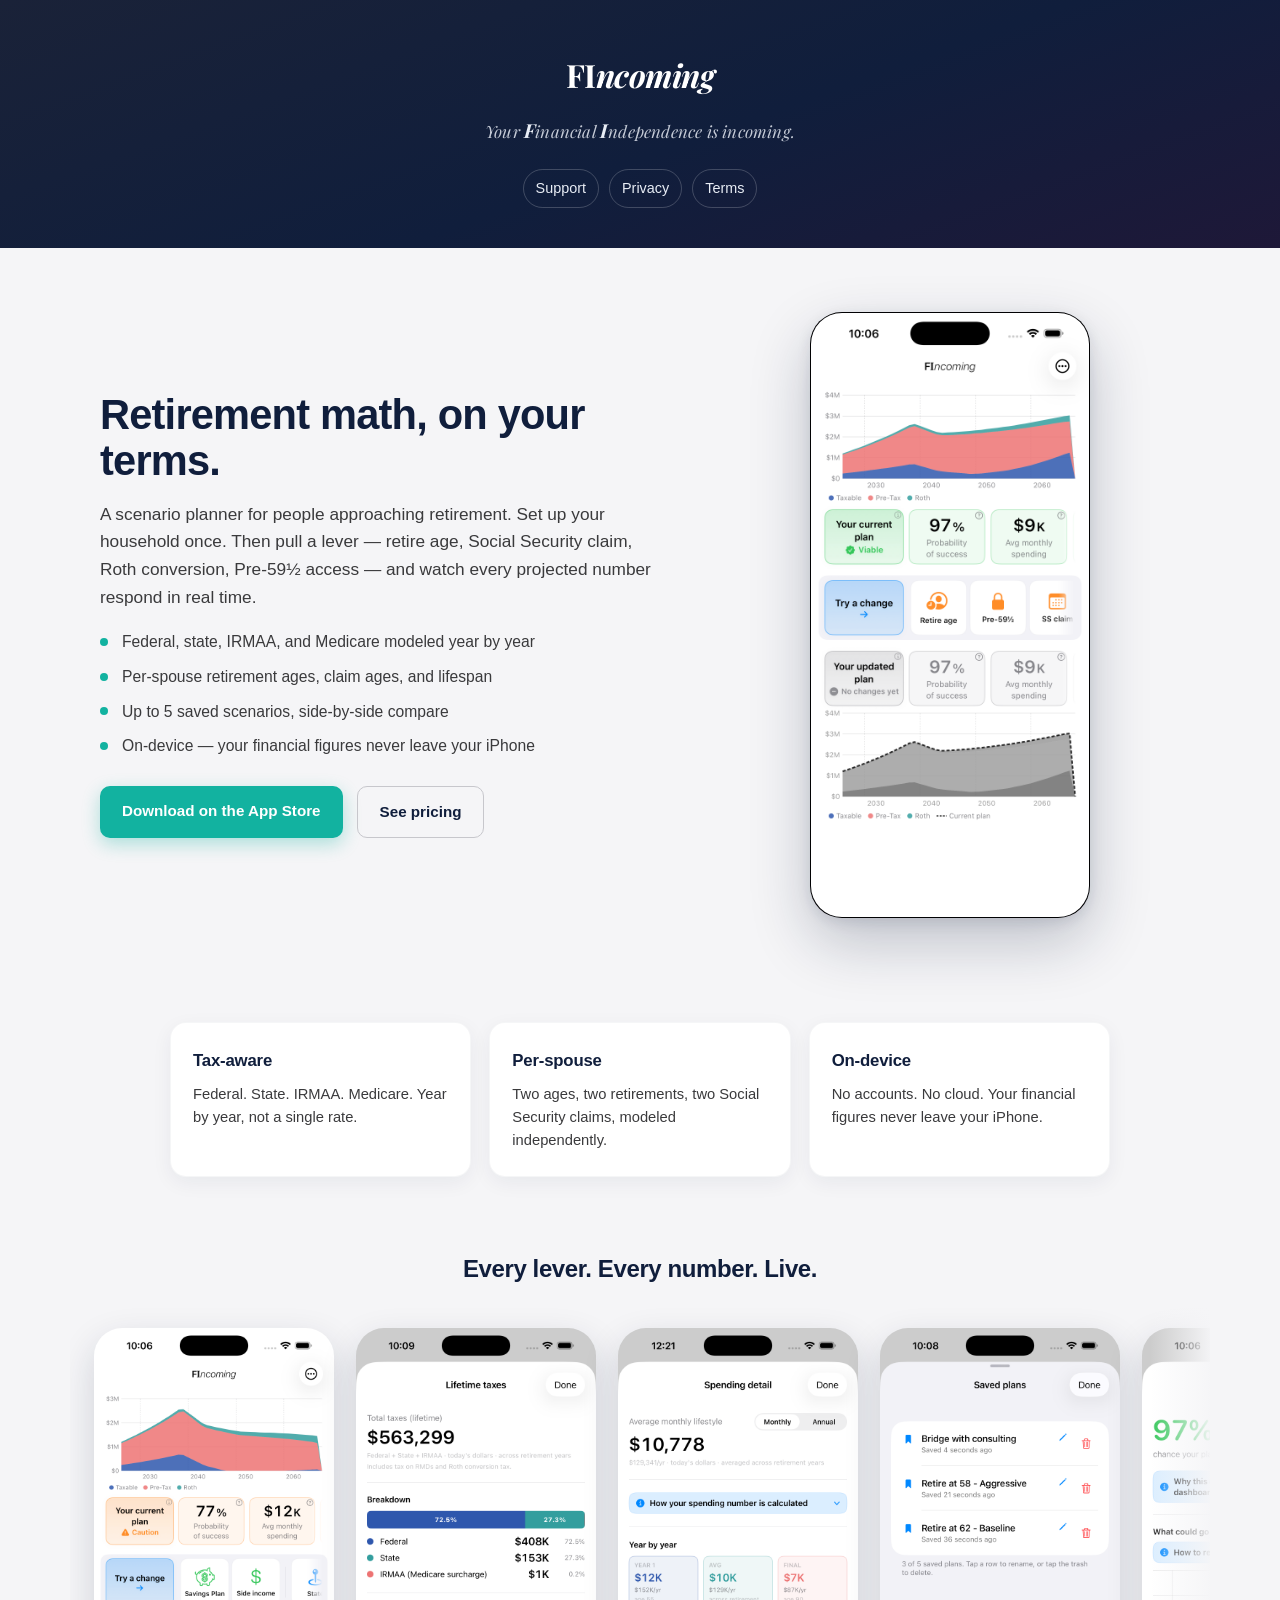
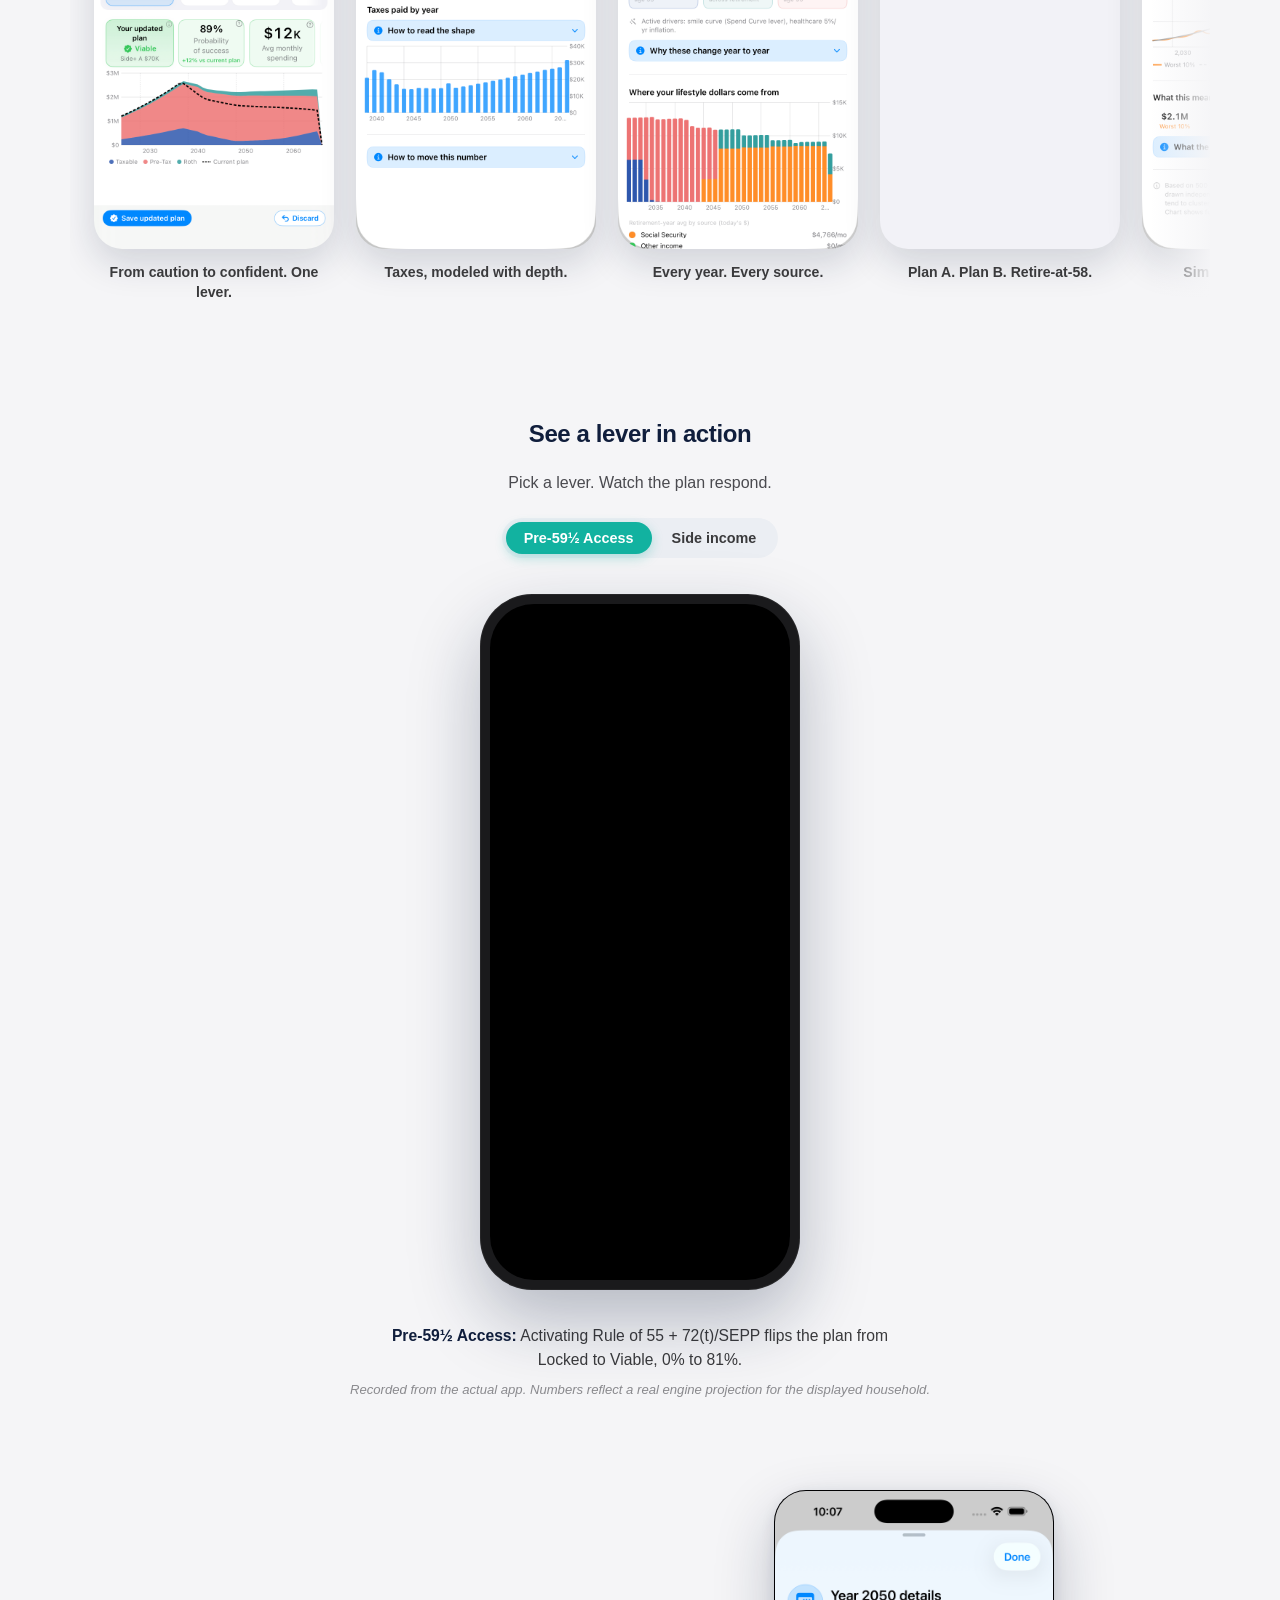
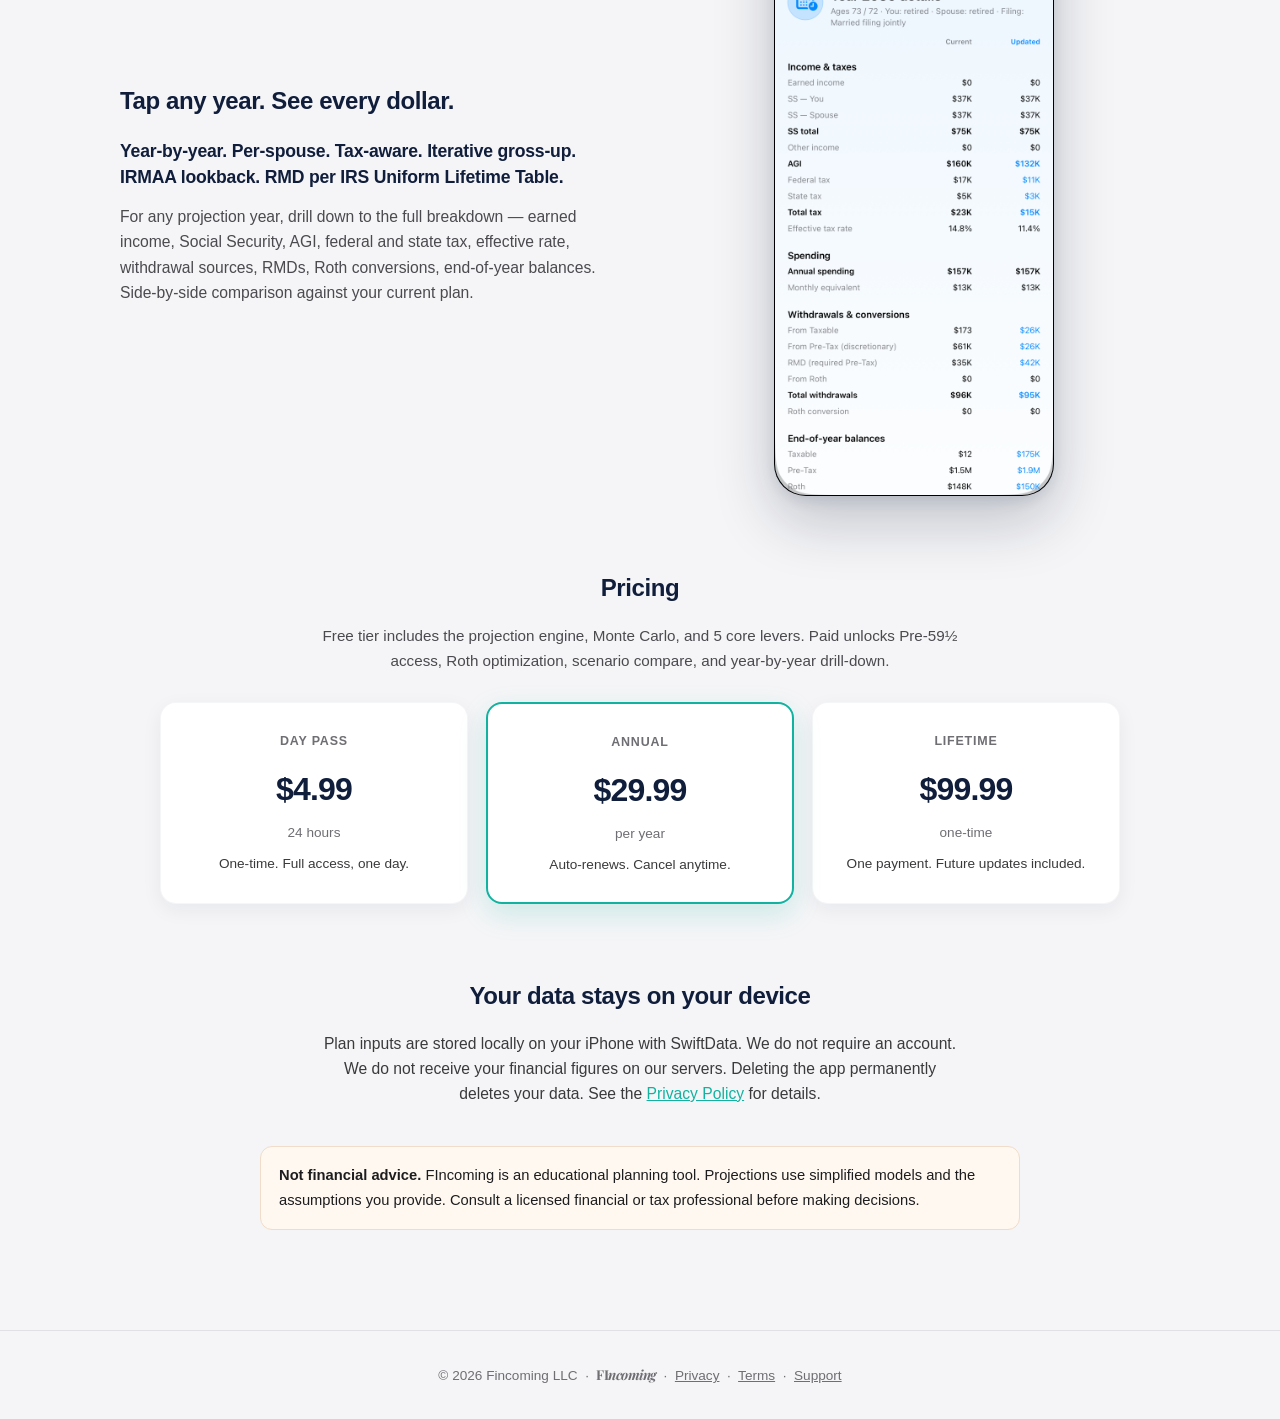
==== commit d066ac04: "Update hero CTA: App Store download link (app now live)" ====
--- a/docs/index.html
+++ b/docs/index.html
@@ -39,8 +39,8 @@
           <li>On-device — your financial figures never leave your iPhone</li>
         </ul>
         <div class="hero-cta">
-          <a class="button primary" href="https://testflight.apple.com/join/KpQGfSPK">Try the public beta</a>
-          <a class="button secondary" href="mailto:fincoming.admin@gmail.com?subject=Notify%20me%20at%20launch">Notify me at launch</a>
+          <a class="button primary" href="https://apps.apple.com/us/app/fincoming-retirement-planner/id6770334797">Download on the App Store</a>
+          <a class="button secondary" href="#pricing">See pricing</a>
         </div>
       </div>
       <div class="hero-visual">
@@ -161,7 +161,7 @@
   <!-- ============================================================
        PRICING.
        ============================================================ -->
-  <section class="pricing-section">
+  <section class="pricing-section" id="pricing">
     <h2 class="section-heading">Pricing</h2>
     <p class="pricing-sub">Free tier includes the projection engine, Monte Carlo, and 5 core levers. Paid unlocks Pre-59½ access, Roth optimization, scenario compare, and year-by-year drill-down.</p>
     <div class="pricing-grid">
